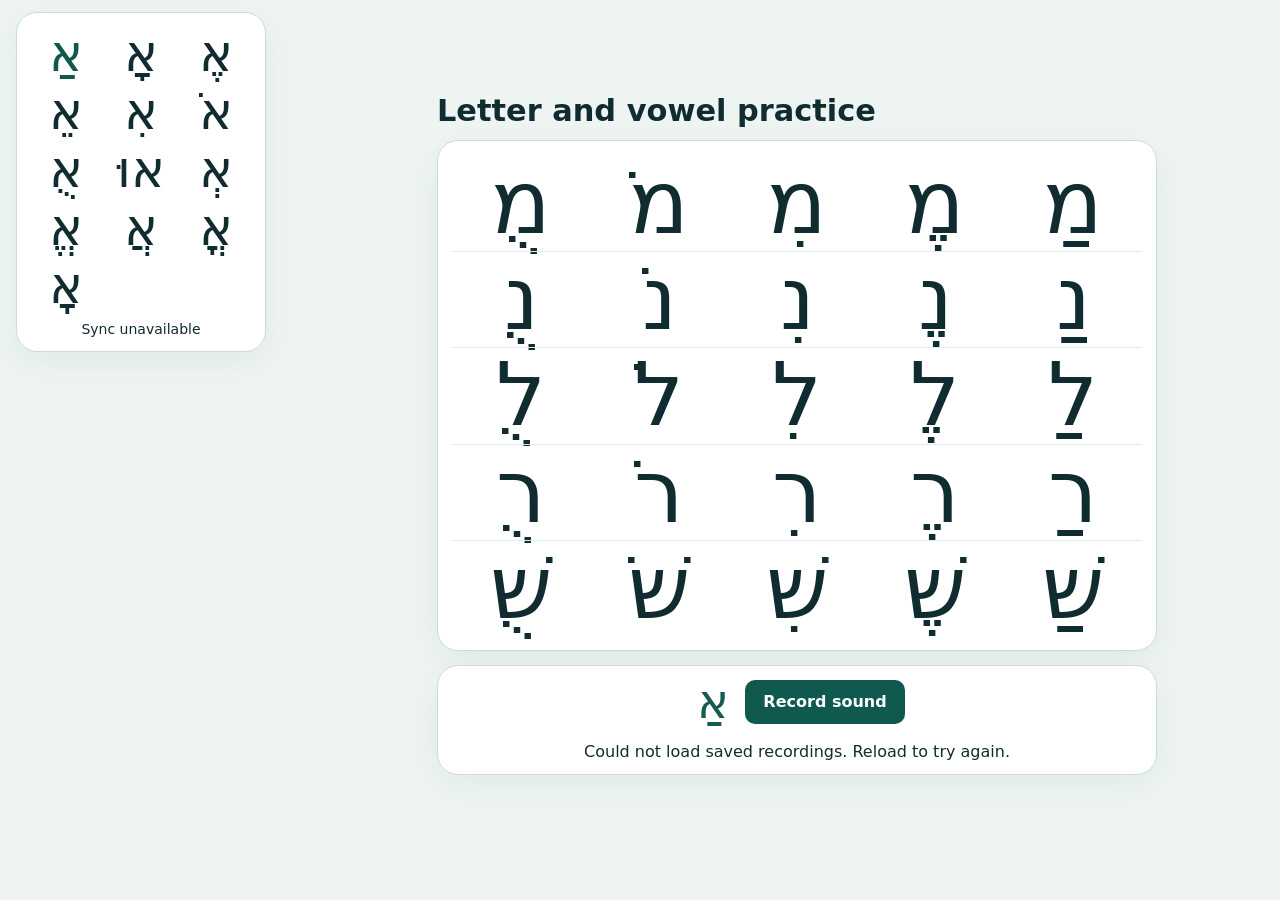
==== index.html @ 604023b4 "Center the initial Hebrew practice set and simplify vowel labels" ====
<!doctype html>
<html lang="en">
<head>
<meta charset="utf-8">
<meta name="viewport" content="width=device-width, initial-scale=1, viewport-fit=cover">
<title>Hebrew Vowel Recorder</title>
<link rel="stylesheet" href="web/style.css?v=5">
<script type="module" src="web/app.js?v=5"></script>
</head>
<body>
<main>
  <aside aria-label="Hebrew vowels">
    <div id="vowels" role="radiogroup" aria-label="Choose a vowel"></div>
    <p id="progress">Loading recordings…</p>
  </aside>
  <section class="lesson" aria-labelledby="practice-title">
    <h1 id="practice-title">Letter and vowel practice</h1>
    <ul id="practice" class="card" lang="he" dir="rtl">
      <li>מַ</li>
      <li>מֶ</li>
      <li>מִ</li>
      <li>מֹ</li>
      <li>מֻ</li>
      <li>נַ</li>
      <li>נֶ</li>
      <li>נִ</li>
      <li>נֹ</li>
      <li>נֻ</li>
      <li>לַ</li>
      <li>לֶ</li>
      <li>לִ</li>
      <li>לֹ</li>
      <li>לֻ</li>
      <li>רַ</li>
      <li>רֶ</li>
      <li>רִ</li>
      <li>רֹ</li>
      <li>רֻ</li>
      <li>שַׁ</li>
      <li>שֶׁ</li>
      <li>שִׁ</li>
      <li>שֹׁ</li>
      <li>שֻׁ</li>
    </ul>
    <section class="card recorder" aria-label="Vowel recorder">
      <div id="actions">
        <span id="symbol" class="symbol" lang="he" dir="rtl"></span>
        <button id="record" disabled>Record sound</button>
        <button id="save" hidden>Save recording</button>
      </div>
      <audio id="player" controls hidden></audio>
      <p id="status" role="status" aria-live="polite"></p>
    </section>
  </section>
</main>
</body>
</html>
---- web/style.css ----
:root {
  color-scheme: light;
  font-family: system-ui, sans-serif;
  color: #112c30;
  background: #edf4f2;
  --edge: max(12px, env(safe-area-inset-top));
  --hebrew-font: "Times New Roman", "Noto Serif Hebrew", serif;
}
* { box-sizing: border-box; }
[hidden] { display: none !important; }
body { margin: 0; }
main {
  display: grid;
  min-height: 100svh;
  grid-template-columns: clamp(180px, 23vw, 250px) minmax(0, 1fr);
  align-items: start;
  gap: clamp(18px, 5vw, 64px);
  padding: var(--edge) max(16px, env(safe-area-inset-right)) 48px max(16px, env(safe-area-inset-left));
}
aside, .card {
  background: #fff;
  border: 1px solid #cbdcd7;
  border-radius: 21px;
  box-shadow: 0 10px 34px #12392c0d;
}
aside {
  position: sticky;
  z-index: 1;
  top: var(--edge);
  max-height: calc(100dvh - var(--edge) - 12px);
  overflow: auto;
  padding: 14px;
}
#progress { margin: 8px 0 0; text-align: center; font-size: .875rem; }
#vowels { position: relative; display: grid; grid-template-columns: repeat(3, 1fr); gap: 4px; }
#vowels input { position: absolute; width: 1px; height: 1px; opacity: 0; }
#vowels label {
  position: relative;
  display: grid;
  place-items: center;
  min-height: 54px;
  font: clamp(2.2rem, 4vw, 3.2rem)/1.05 var(--hebrew-font);
  cursor: pointer;
}
#vowels label[data-saved]::after {
  content: "";
  position: absolute;
  top: .45rem;
  right: .35rem;
  width: .35rem;
  height: .35rem;
  border-radius: 50%;
  background: #155b50;
}
#vowels input:checked + label { color: #10594e; }
#vowels input:focus-visible + label { outline: 3px solid #bf580a; border-radius: 5px; }
#vowels input:disabled + label { opacity: .57; cursor: default; }
button { font: inherit; min-height: 44px; cursor: pointer; }
button:focus-visible { outline: 3px solid #bf580a; outline-offset: 2px; }
button:disabled { opacity: .57; cursor: wait; }
.lesson { align-self: center; width: min(100%, 720px); margin-inline: auto; }
h1 { margin: 4px 0 12px; font-size: clamp(1.35rem, 3vw, 1.9rem); }
#practice {
  display: grid;
  grid-template-columns: repeat(5, minmax(0, 1fr));
  list-style: none;
  margin: 0;
  padding: clamp(6px, 1.5vw, 14px);
  text-align: center;
}
#practice li {
  display: grid;
  place-items: center;
  min-height: clamp(58px, 10vw, 96px);
  font: clamp(2.8rem, 7.6vw, 5.5rem)/1.08 var(--hebrew-font);
}
#practice li:nth-child(n + 6) { border-top: 1px solid #e2ece9; }
.recorder { margin-top: 14px; padding: 12px; text-align: center; }
.symbol { font: 3rem/1 var(--hebrew-font); color: #155b50; min-width: 1em; }
#actions { display: flex; flex-wrap: wrap; gap: 8px; justify-content: center; align-items: center; }
#actions button { background: #10594e; color: white; border: 0; border-radius: 10px; padding: 10px 18px; font-weight: 650; }
#record[data-recording] { background: #9d302d; }
audio { display: block; margin: 18px auto 0; width: min(100%, 320px); }
#status { min-height: 1.25em; margin-bottom: 0; }
@media (max-width: 620px) {
  main { grid-template-columns: minmax(0, 1fr); align-content: start; gap: 14px; }
  aside { max-height: 38dvh; }
  #vowels { grid-template-columns: repeat(5, minmax(0, 1fr)); }
}
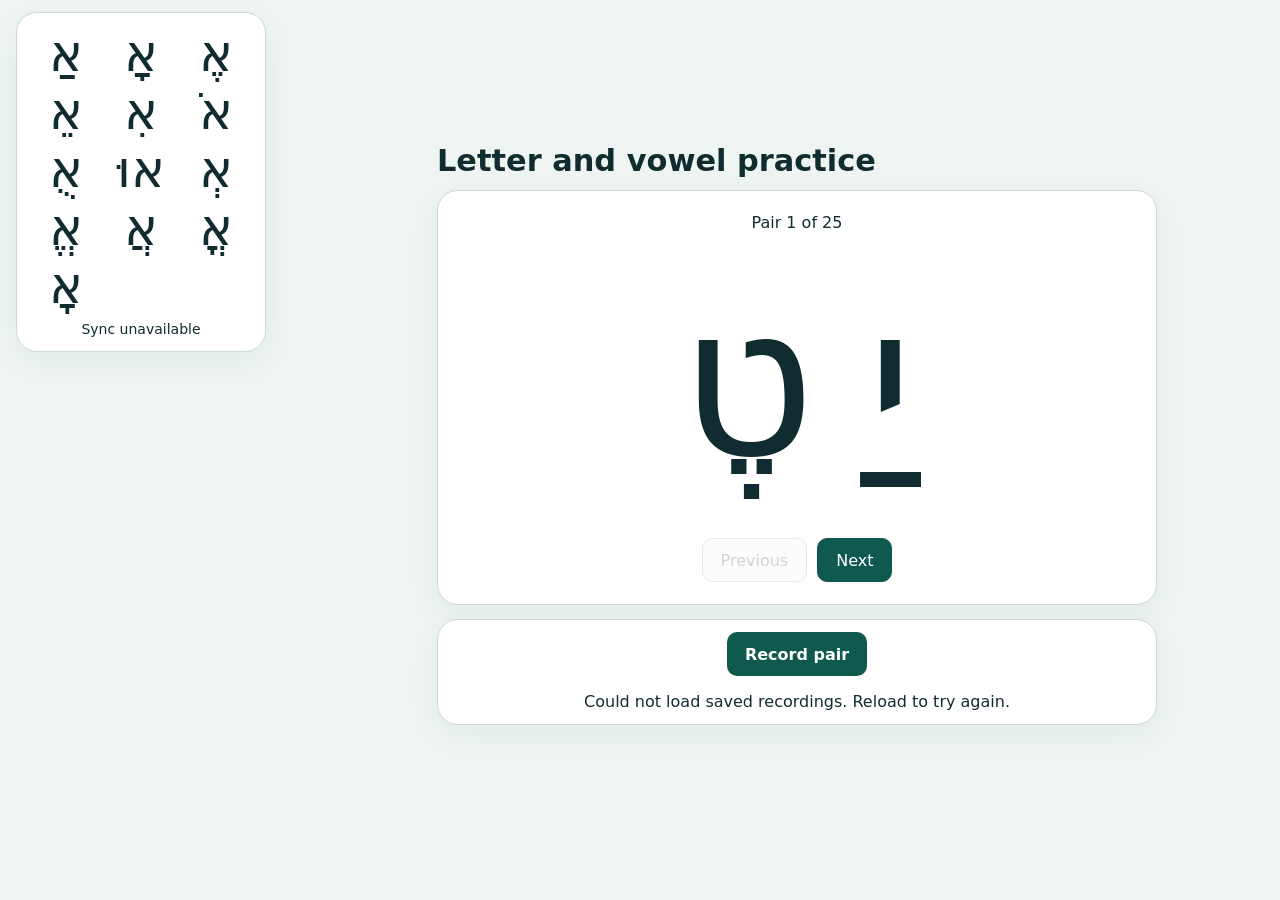
==== commit 6405a5e9: "Show and record one Hebrew letter pair at a time" ====
--- a/index.html
+++ b/index.html
@@ -4,8 +4,8 @@
 <meta charset="utf-8">
 <meta name="viewport" content="width=device-width, initial-scale=1, viewport-fit=cover">
 <title>Hebrew Vowel Recorder</title>
-<link rel="stylesheet" href="web/style.css?v=5">
-<script type="module" src="web/app.js?v=5"></script>
+<link rel="stylesheet" href="web/style.css?v=6">
+<script type="module" src="web/app.js?v=6"></script>
 </head>
 <body>
 <main>
@@ -15,37 +15,18 @@
   </aside>
   <section class="lesson" aria-labelledby="practice-title">
     <h1 id="practice-title">Letter and vowel practice</h1>
-    <ul id="practice" class="card" lang="he" dir="rtl">
-      <li>מַ</li>
-      <li>מֶ</li>
-      <li>מִ</li>
-      <li>מֹ</li>
-      <li>מֻ</li>
-      <li>נַ</li>
-      <li>נֶ</li>
-      <li>נִ</li>
-      <li>נֹ</li>
-      <li>נֻ</li>
-      <li>לַ</li>
-      <li>לֶ</li>
-      <li>לִ</li>
-      <li>לֹ</li>
-      <li>לֻ</li>
-      <li>רַ</li>
-      <li>רֶ</li>
-      <li>רִ</li>
-      <li>רֹ</li>
-      <li>רֻ</li>
-      <li>שַׁ</li>
-      <li>שֶׁ</li>
-      <li>שִׁ</li>
-      <li>שֹׁ</li>
-      <li>שֻׁ</li>
-    </ul>
-    <section class="card recorder" aria-label="Vowel recorder">
+    <div class="card practice">
+      <p id="pair-position" aria-live="polite">Pair 1 of 25</p>
+      <button id="pair" lang="he" dir="rtl" disabled>יַ טֶ</button>
+      <div class="pair-navigation">
+        <button id="previous" disabled>Previous</button>
+        <button id="next" disabled>Next</button>
+      </div>
+    </div>
+    <section class="card recorder" aria-label="Sound recorder">
       <div id="actions">
-        <span id="symbol" class="symbol" lang="he" dir="rtl"></span>
-        <button id="record" disabled>Record sound</button>
+        <span id="symbol" class="symbol" lang="he" dir="rtl" hidden></span>
+        <button id="record" disabled>Record pair</button>
         <button id="save" hidden>Save recording</button>
       </div>
       <audio id="player" controls hidden></audio>
--- a/web/style.css
+++ b/web/style.css
@@ -60,21 +60,26 @@
 button:disabled { opacity: .57; cursor: wait; }
 .lesson { align-self: center; width: min(100%, 720px); margin-inline: auto; }
 h1 { margin: 4px 0 12px; font-size: clamp(1.35rem, 3vw, 1.9rem); }
-#practice {
-  display: grid;
-  grid-template-columns: repeat(5, minmax(0, 1fr));
-  list-style: none;
-  margin: 0;
-  padding: clamp(6px, 1.5vw, 14px);
+.practice {
+  padding: clamp(12px, 2vw, 22px);
   text-align: center;
 }
-#practice li {
-  display: grid;
-  place-items: center;
-  min-height: clamp(58px, 10vw, 96px);
-  font: clamp(2.8rem, 7.6vw, 5.5rem)/1.08 var(--hebrew-font);
+#pair-position { margin: 0; }
+#pair {
+  display: block;
+  width: 100%;
+  min-height: clamp(150px, 34svh, 340px);
+  padding: 0;
+  border: 0;
+  background: transparent;
+  color: #112c30;
+  font: clamp(5rem, min(21vw, 26svh), 13rem)/1.2 var(--hebrew-font);
+  white-space: nowrap;
 }
-#practice li:nth-child(n + 6) { border-top: 1px solid #e2ece9; }
+#pair:disabled { opacity: 1; }
+.pair-navigation { display: flex; gap: 10px; justify-content: center; }
+.pair-navigation button { padding: 8px 18px; border: 1px solid #cbdcd7; border-radius: 10px; }
+#next { background: #10594e; color: white; border-color: #10594e; }
 .recorder { margin-top: 14px; padding: 12px; text-align: center; }
 .symbol { font: 3rem/1 var(--hebrew-font); color: #155b50; min-width: 1em; }
 #actions { display: flex; flex-wrap: wrap; gap: 8px; justify-content: center; align-items: center; }
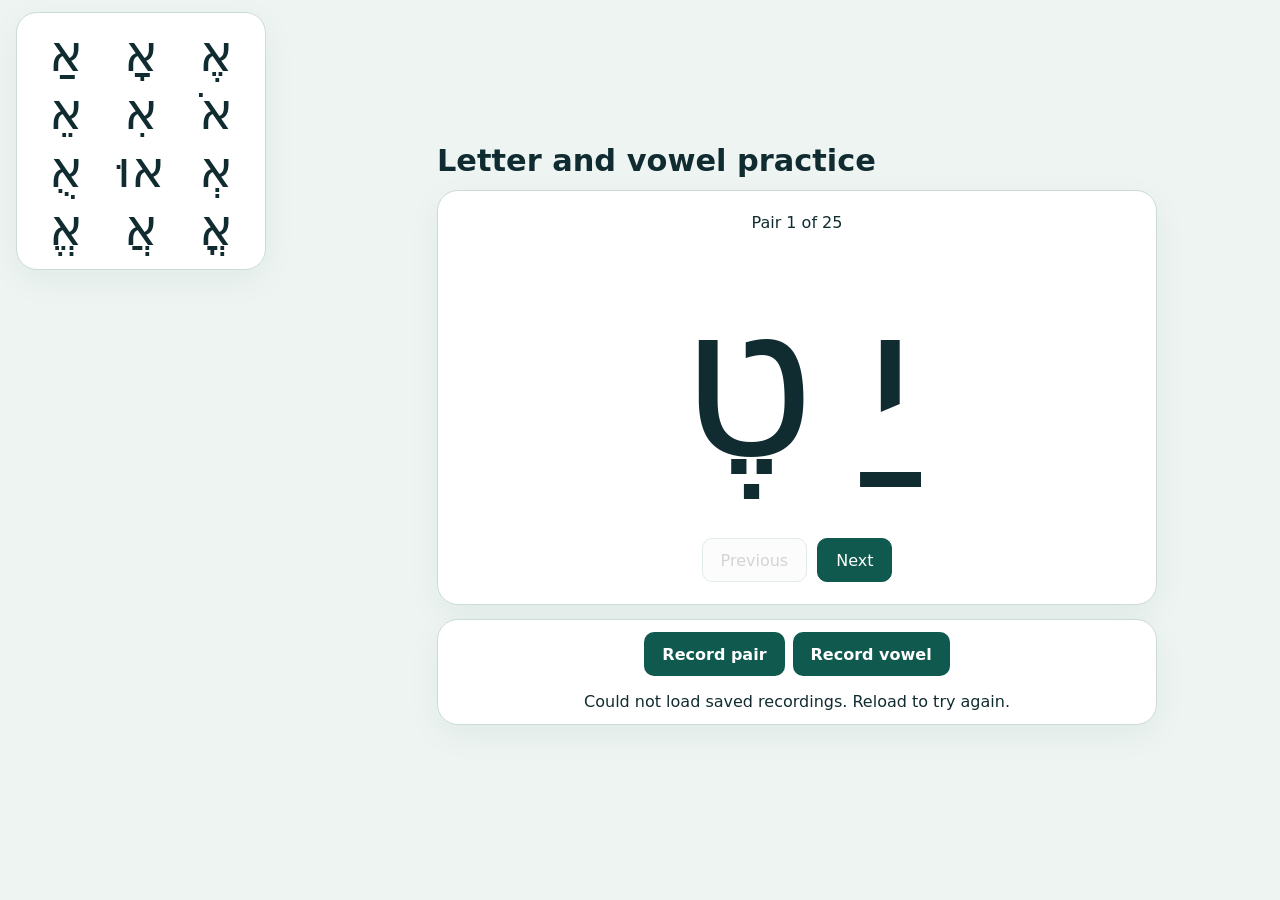
==== commit d9b59561: "Add explicit vowel recording and simplify the vowel panel" ====
--- a/index.html
+++ b/index.html
@@ -4,14 +4,13 @@
 <meta charset="utf-8">
 <meta name="viewport" content="width=device-width, initial-scale=1, viewport-fit=cover">
 <title>Hebrew Vowel Recorder</title>
-<link rel="stylesheet" href="web/style.css?v=6">
-<script type="module" src="web/app.js?v=6"></script>
+<link rel="stylesheet" href="web/style.css?v=7">
+<script type="module" src="web/app.js?v=7"></script>
 </head>
 <body>
 <main>
   <aside aria-label="Hebrew vowels">
     <div id="vowels" role="radiogroup" aria-label="Choose a vowel"></div>
-    <p id="progress">Loading recordings…</p>
   </aside>
   <section class="lesson" aria-labelledby="practice-title">
     <h1 id="practice-title">Letter and vowel practice</h1>
@@ -27,6 +26,7 @@
       <div id="actions">
         <span id="symbol" class="symbol" lang="he" dir="rtl" hidden></span>
         <button id="record" disabled>Record pair</button>
+        <button id="record-vowel" disabled>Record vowel</button>
         <button id="save" hidden>Save recording</button>
       </div>
       <audio id="player" controls hidden></audio>
--- a/web/style.css
+++ b/web/style.css
@@ -31,7 +31,6 @@
   overflow: auto;
   padding: 14px;
 }
-#progress { margin: 8px 0 0; text-align: center; font-size: .875rem; }
 #vowels { position: relative; display: grid; grid-template-columns: repeat(3, 1fr); gap: 4px; }
 #vowels input { position: absolute; width: 1px; height: 1px; opacity: 0; }
 #vowels label {
@@ -84,7 +83,7 @@
 .symbol { font: 3rem/1 var(--hebrew-font); color: #155b50; min-width: 1em; }
 #actions { display: flex; flex-wrap: wrap; gap: 8px; justify-content: center; align-items: center; }
 #actions button { background: #10594e; color: white; border: 0; border-radius: 10px; padding: 10px 18px; font-weight: 650; }
-#record[data-recording] { background: #9d302d; }
+#actions [data-recording] { background: #9d302d; }
 audio { display: block; margin: 18px auto 0; width: min(100%, 320px); }
 #status { min-height: 1.25em; margin-bottom: 0; }
 @media (max-width: 620px) {
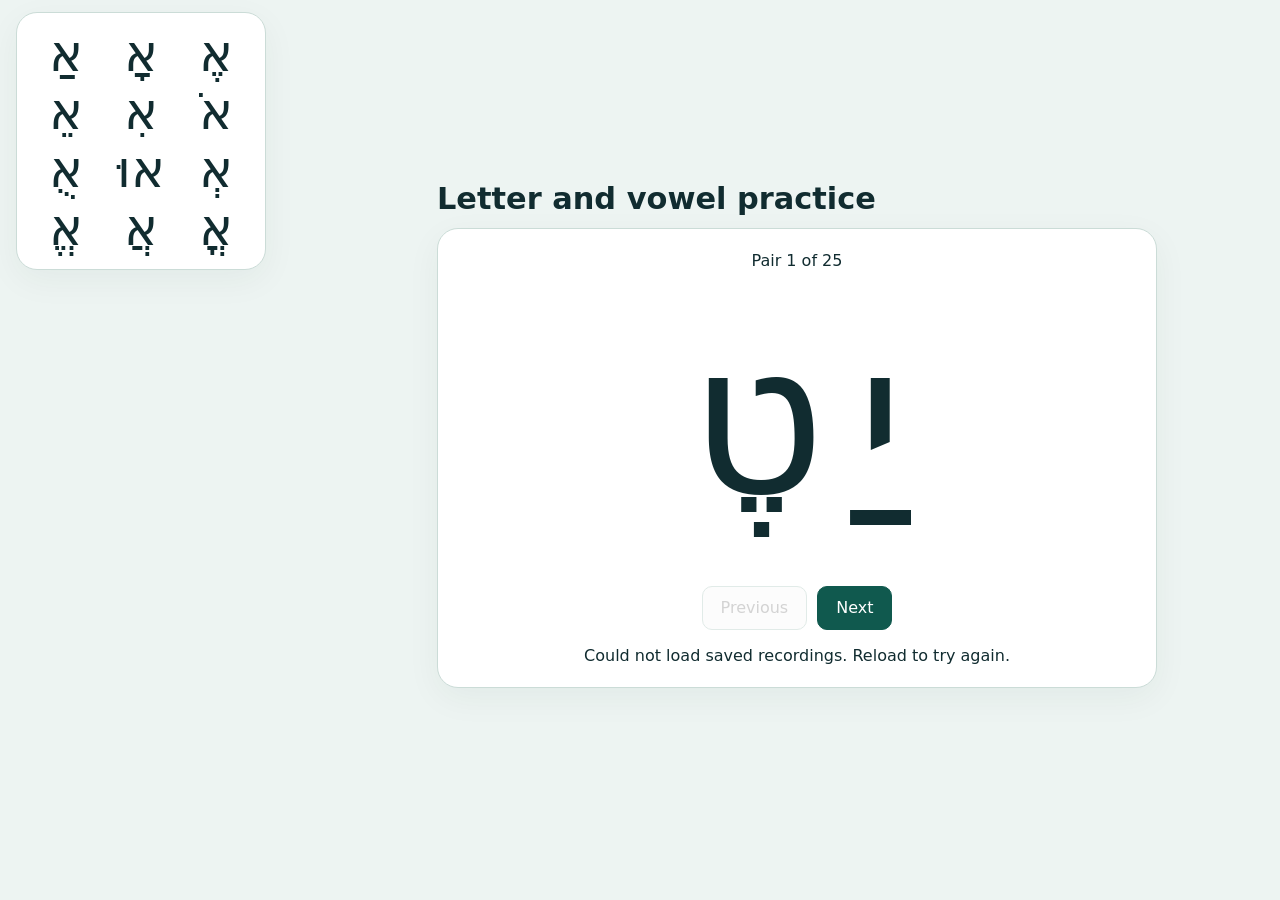
==== commit 1c46fb31: "Tighten Hebrew pairs and show playback-only controls" ====
--- a/index.html
+++ b/index.html
@@ -4,8 +4,8 @@
 <meta charset="utf-8">
 <meta name="viewport" content="width=device-width, initial-scale=1, viewport-fit=cover">
 <title>Hebrew Vowel Recorder</title>
-<link rel="stylesheet" href="web/style.css?v=7">
-<script type="module" src="web/app.js?v=7"></script>
+<link rel="stylesheet" href="web/style.css?v=8">
+<script type="module" src="web/app.js?v=8"></script>
 </head>
 <body>
 <main>
@@ -21,17 +21,17 @@
         <button id="previous" disabled>Previous</button>
         <button id="next" disabled>Next</button>
       </div>
+      <p id="status" role="status" aria-live="polite"></p>
     </div>
-    <section class="card recorder" aria-label="Sound recorder">
+    <section class="card recorder" aria-label="Sound recorder" hidden>
       <div id="actions">
         <span id="symbol" class="symbol" lang="he" dir="rtl" hidden></span>
         <button id="record" disabled>Record pair</button>
         <button id="record-vowel" disabled>Record vowel</button>
         <button id="save" hidden>Save recording</button>
       </div>
-      <audio id="player" controls hidden></audio>
-      <p id="status" role="status" aria-live="polite"></p>
     </section>
+    <audio id="player" hidden></audio>
   </section>
 </main>
 </body>
--- a/web/style.css
+++ b/web/style.css
@@ -41,16 +41,6 @@
   font: clamp(2.2rem, 4vw, 3.2rem)/1.05 var(--hebrew-font);
   cursor: pointer;
 }
-#vowels label[data-saved]::after {
-  content: "";
-  position: absolute;
-  top: .45rem;
-  right: .35rem;
-  width: .35rem;
-  height: .35rem;
-  border-radius: 50%;
-  background: #155b50;
-}
 #vowels input:checked + label { color: #10594e; }
 #vowels input:focus-visible + label { outline: 3px solid #bf580a; border-radius: 5px; }
 #vowels input:disabled + label { opacity: .57; cursor: default; }
@@ -74,9 +64,10 @@
   color: #112c30;
   font: clamp(5rem, min(21vw, 26svh), 13rem)/1.2 var(--hebrew-font);
   white-space: nowrap;
+  word-spacing: -.1em;
 }
 #pair:disabled { opacity: 1; }
-.pair-navigation { display: flex; gap: 10px; justify-content: center; }
+.pair-navigation { display: flex; gap: 10px; justify-content: center; margin-top: 10px; }
 .pair-navigation button { padding: 8px 18px; border: 1px solid #cbdcd7; border-radius: 10px; }
 #next { background: #10594e; color: white; border-color: #10594e; }
 .recorder { margin-top: 14px; padding: 12px; text-align: center; }
@@ -85,7 +76,8 @@
 #actions button { background: #10594e; color: white; border: 0; border-radius: 10px; padding: 10px 18px; font-weight: 650; }
 #actions [data-recording] { background: #9d302d; }
 audio { display: block; margin: 18px auto 0; width: min(100%, 320px); }
-#status { min-height: 1.25em; margin-bottom: 0; }
+#status { margin-bottom: 0; }
+#status:empty { margin: 0; }
 @media (max-width: 620px) {
   main { grid-template-columns: minmax(0, 1fr); align-content: start; gap: 14px; }
   aside { max-height: 38dvh; }
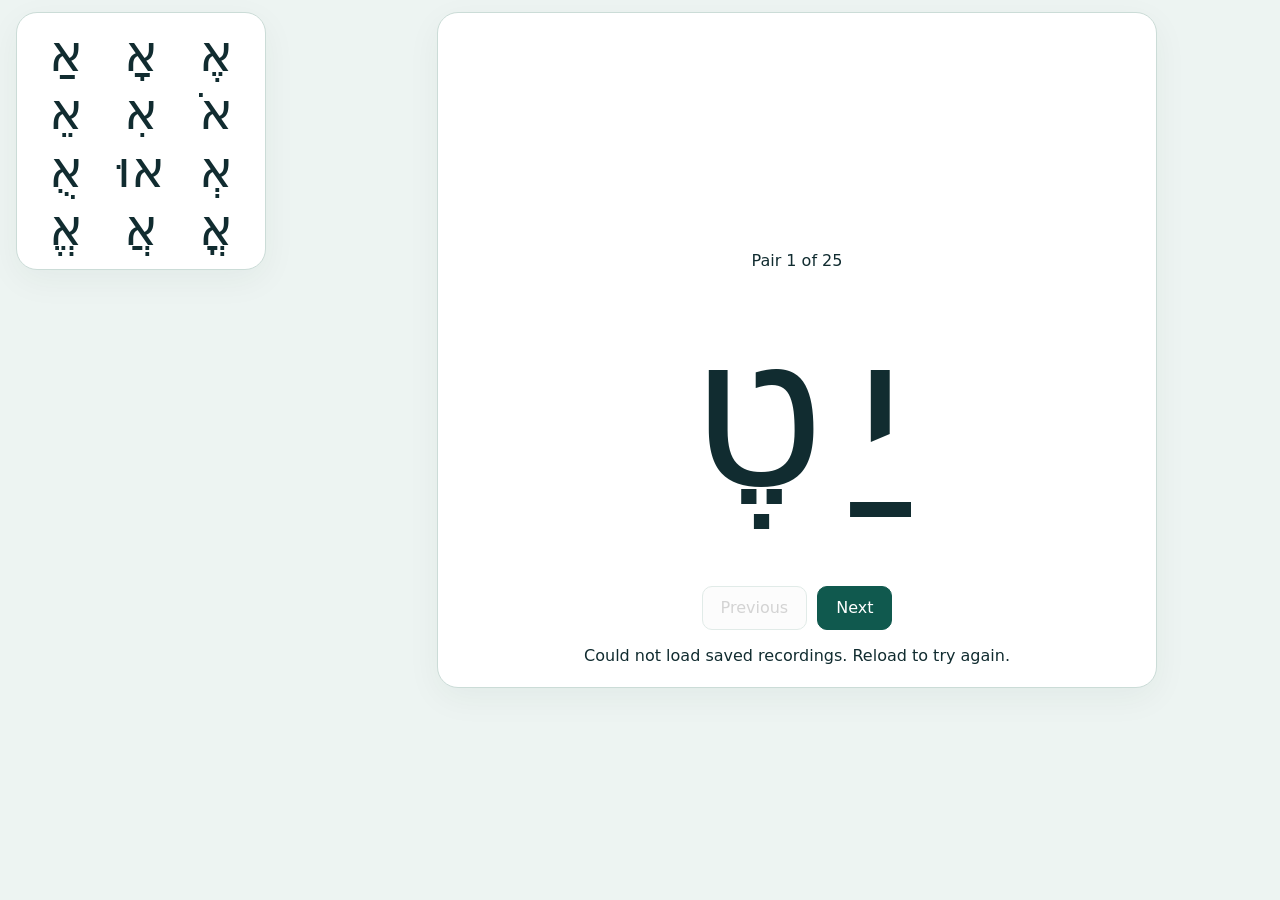
==== commit 9a8bf4e6: "Align the Hebrew practice box to the top" ====
--- a/index.html
+++ b/index.html
@@ -4,17 +4,16 @@
 <meta charset="utf-8">
 <meta name="viewport" content="width=device-width, initial-scale=1, viewport-fit=cover">
 <title>Hebrew Vowel Recorder</title>
-<link rel="stylesheet" href="web/style.css?v=8">
-<script type="module" src="web/app.js?v=8"></script>
+<link rel="stylesheet" href="web/style.css?v=10">
+<script type="module" src="web/app.js?v=9"></script>
 </head>
 <body>
 <main>
   <aside aria-label="Hebrew vowels">
     <div id="vowels" role="radiogroup" aria-label="Choose a vowel"></div>
   </aside>
-  <section class="lesson" aria-labelledby="practice-title">
-    <h1 id="practice-title">Letter and vowel practice</h1>
-    <div class="card practice">
+  <section class="lesson" aria-label="Hebrew pairs">
+    <div class="practice">
       <p id="pair-position" aria-live="polite">Pair 1 of 25</p>
       <button id="pair" lang="he" dir="rtl" disabled>יַ טֶ</button>
       <div class="pair-navigation">
--- a/web/style.css
+++ b/web/style.css
@@ -17,7 +17,7 @@
   gap: clamp(18px, 5vw, 64px);
   padding: var(--edge) max(16px, env(safe-area-inset-right)) 48px max(16px, env(safe-area-inset-left));
 }
-aside, .card {
+aside, .card, .lesson::before {
   background: #fff;
   border: 1px solid #cbdcd7;
   border-radius: 21px;
@@ -47,18 +47,34 @@
 button { font: inherit; min-height: 44px; cursor: pointer; }
 button:focus-visible { outline: 3px solid #bf580a; outline-offset: 2px; }
 button:disabled { opacity: .57; cursor: wait; }
-.lesson { align-self: center; width: min(100%, 720px); margin-inline: auto; }
-h1 { margin: 4px 0 12px; font-size: clamp(1.35rem, 3vw, 1.9rem); }
+.lesson {
+  display: grid;
+  grid-template-rows: 1fr auto 1fr;
+  align-self: stretch;
+  isolation: isolate;
+  width: min(100%, 720px);
+  margin-inline: auto;
+}
+.lesson::before {
+  content: "";
+  grid-area: 1 / 1 / 3 / 2;
+  z-index: -1;
+}
 .practice {
-  padding: clamp(12px, 2vw, 22px);
+  grid-area: 2 / 1;
+  /* Reserve the former heading's height to keep the navigation in place. */
+  padding: calc(17px + 1lh + clamp(12px, 2vw, 22px)) calc(1px + clamp(12px, 2vw, 22px))
+    calc(1px + clamp(12px, 2vw, 22px));
+  font-size: clamp(1.35rem, 3vw, 1.9rem);
   text-align: center;
 }
+.practice > * { font-size: 1rem; }
 #pair-position { margin: 0; }
 #pair {
   display: block;
   width: 100%;
   min-height: clamp(150px, 34svh, 340px);
-  padding: 0;
+  padding: 0 0 16px;
   border: 0;
   background: transparent;
   color: #112c30;
@@ -81,5 +97,6 @@
 @media (max-width: 620px) {
   main { grid-template-columns: minmax(0, 1fr); align-content: start; gap: 14px; }
   aside { max-height: 38dvh; }
+  .lesson { grid-template-rows: 0 auto; }
   #vowels { grid-template-columns: repeat(5, minmax(0, 1fr)); }
 }
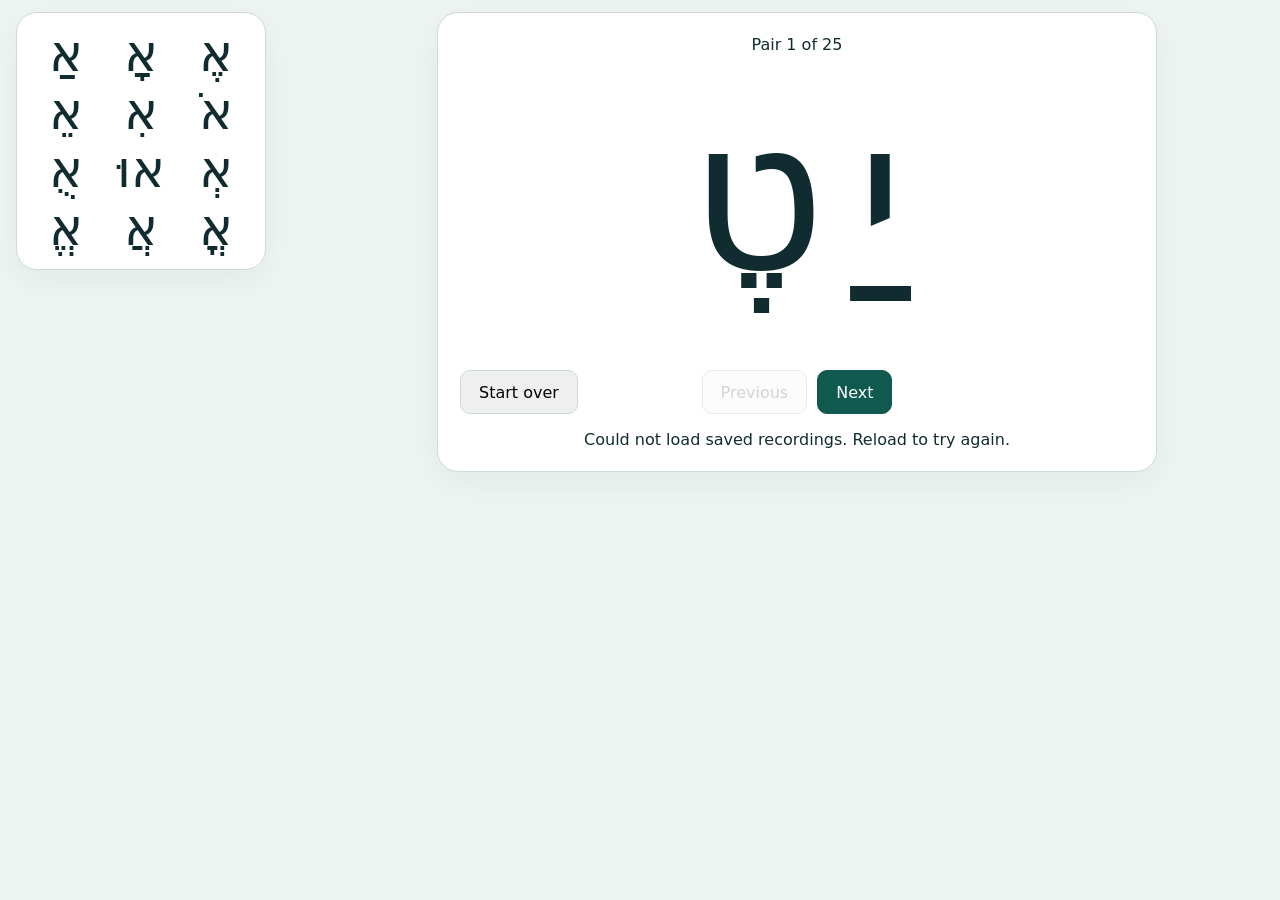
==== commit a0d3ab6f: "Move Hebrew pair counter up and add Start over" ====
--- a/index.html
+++ b/index.html
@@ -4,8 +4,8 @@
 <meta charset="utf-8">
 <meta name="viewport" content="width=device-width, initial-scale=1, viewport-fit=cover">
 <title>Hebrew Vowel Recorder</title>
-<link rel="stylesheet" href="web/style.css?v=10">
-<script type="module" src="web/app.js?v=9"></script>
+<link rel="stylesheet" href="web/style.css?v=11">
+<script type="module" src="web/app.js?v=11"></script>
 </head>
 <body>
 <main>
@@ -13,12 +13,15 @@
     <div id="vowels" role="radiogroup" aria-label="Choose a vowel"></div>
   </aside>
   <section class="lesson" aria-label="Hebrew pairs">
-    <div class="practice">
+    <div class="card practice">
       <p id="pair-position" aria-live="polite">Pair 1 of 25</p>
       <button id="pair" lang="he" dir="rtl" disabled>יַ טֶ</button>
       <div class="pair-navigation">
-        <button id="previous" disabled>Previous</button>
-        <button id="next" disabled>Next</button>
+        <button id="start-over" disabled>Start over</button>
+        <div class="pair-step">
+          <button id="previous" disabled>Previous</button>
+          <button id="next" disabled>Next</button>
+        </div>
       </div>
       <p id="status" role="status" aria-live="polite"></p>
     </div>
--- a/web/style.css
+++ b/web/style.css
@@ -17,7 +17,7 @@
   gap: clamp(18px, 5vw, 64px);
   padding: var(--edge) max(16px, env(safe-area-inset-right)) 48px max(16px, env(safe-area-inset-left));
 }
-aside, .card, .lesson::before {
+aside, .card {
   background: #fff;
   border: 1px solid #cbdcd7;
   border-radius: 21px;
@@ -48,27 +48,13 @@
 button:focus-visible { outline: 3px solid #bf580a; outline-offset: 2px; }
 button:disabled { opacity: .57; cursor: wait; }
 .lesson {
-  display: grid;
-  grid-template-rows: 1fr auto 1fr;
-  align-self: stretch;
-  isolation: isolate;
   width: min(100%, 720px);
   margin-inline: auto;
 }
-.lesson::before {
-  content: "";
-  grid-area: 1 / 1 / 3 / 2;
-  z-index: -1;
-}
 .practice {
-  grid-area: 2 / 1;
-  /* Reserve the former heading's height to keep the navigation in place. */
-  padding: calc(17px + 1lh + clamp(12px, 2vw, 22px)) calc(1px + clamp(12px, 2vw, 22px))
-    calc(1px + clamp(12px, 2vw, 22px));
-  font-size: clamp(1.35rem, 3vw, 1.9rem);
+  padding: clamp(12px, 2vw, 22px);
   text-align: center;
 }
-.practice > * { font-size: 1rem; }
 #pair-position { margin: 0; }
 #pair {
   display: block;
@@ -83,7 +69,15 @@
   word-spacing: -.1em;
 }
 #pair:disabled { opacity: 1; }
-.pair-navigation { display: flex; gap: 10px; justify-content: center; margin-top: 10px; }
+.pair-navigation {
+  display: grid;
+  grid-template-columns: minmax(0, 1fr) auto minmax(0, 1fr);
+  align-items: center;
+  gap: 10px;
+  margin-top: 10px;
+}
+#start-over { justify-self: start; }
+.pair-step { display: flex; gap: 10px; }
 .pair-navigation button { padding: 8px 18px; border: 1px solid #cbdcd7; border-radius: 10px; }
 #next { background: #10594e; color: white; border-color: #10594e; }
 .recorder { margin-top: 14px; padding: 12px; text-align: center; }
@@ -94,9 +88,13 @@
 audio { display: block; margin: 18px auto 0; width: min(100%, 320px); }
 #status { margin-bottom: 0; }
 #status:empty { margin: 0; }
+@media (max-width: 720px) {
+  .pair-navigation { grid-template-columns: auto 1fr; gap: 8px; }
+  .pair-step { justify-self: end; gap: 6px; }
+  .pair-navigation button { padding-inline: 9px; }
+}
 @media (max-width: 620px) {
   main { grid-template-columns: minmax(0, 1fr); align-content: start; gap: 14px; }
   aside { max-height: 38dvh; }
-  .lesson { grid-template-rows: 0 auto; }
   #vowels { grid-template-columns: repeat(5, minmax(0, 1fr)); }
 }
